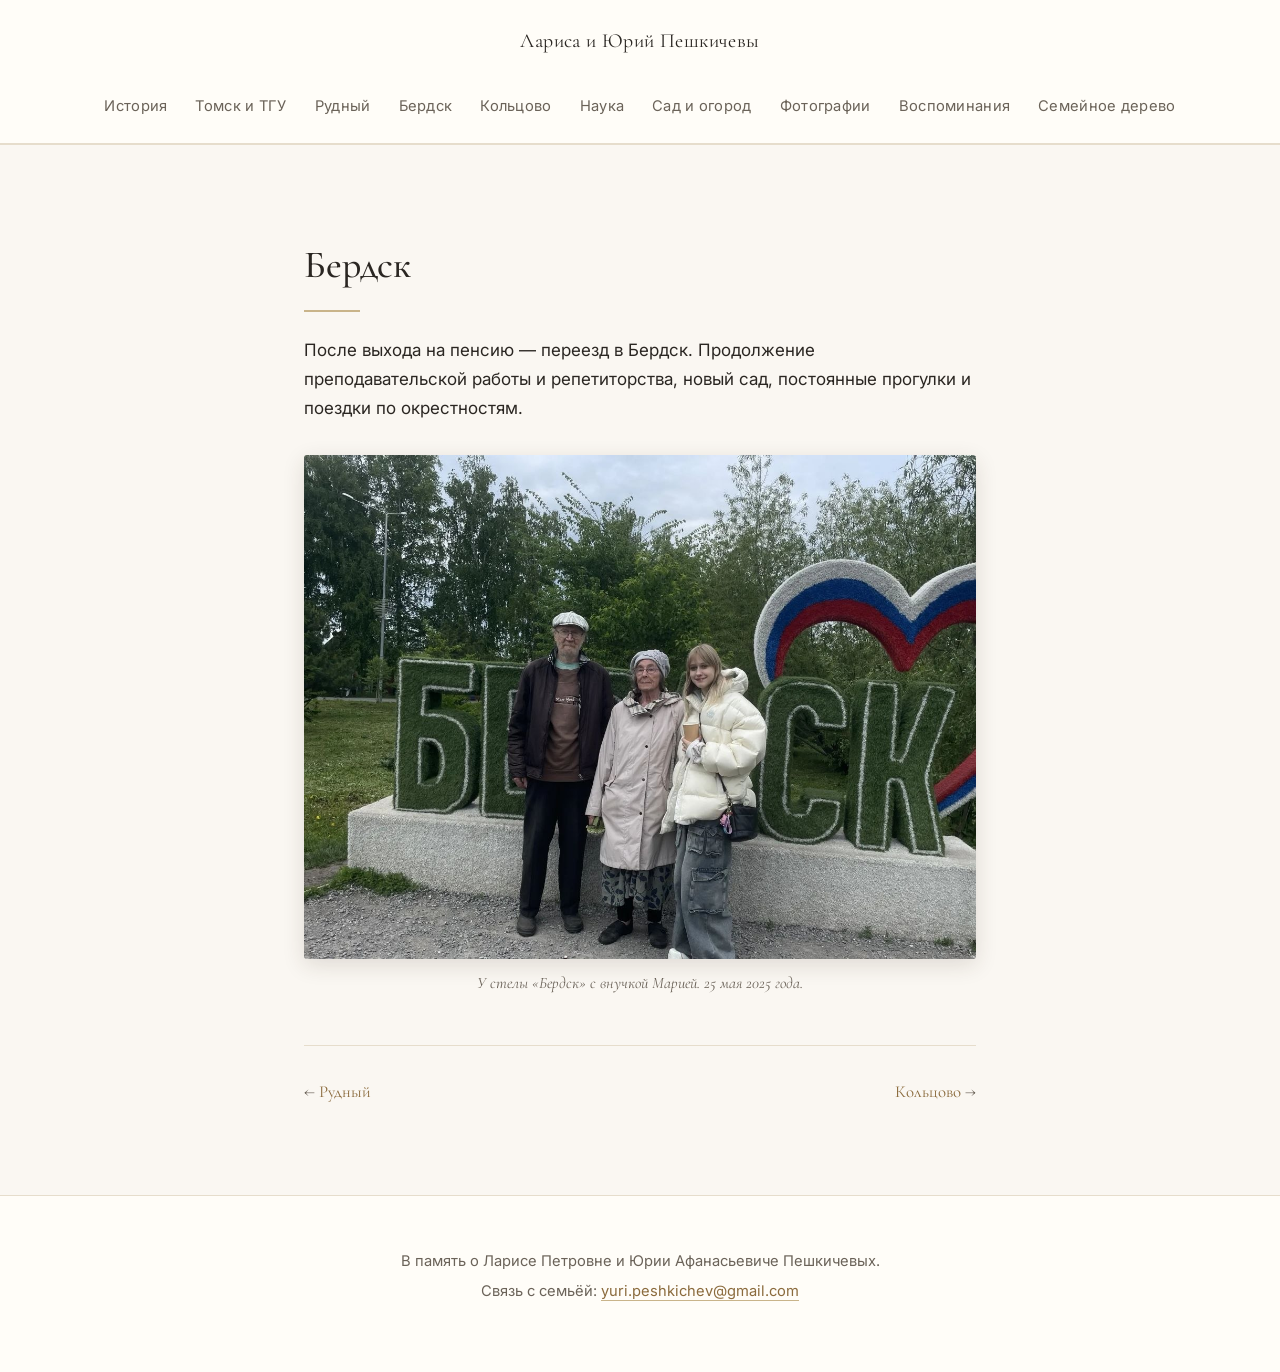
==== berdsk.html @ 0ccaa200 "Разбить сайт на страницы: главная — грид разделов, каждый раздел на своей странице" ====
<!doctype html>
<html lang="ru">
<head>
  <meta charset="utf-8">
  <meta name="viewport" content="width=device-width, initial-scale=1">
  <title>Бердск — Лариса и Юрий Пешкичевы</title>
  <link rel="preconnect" href="https://fonts.googleapis.com">
  <link rel="preconnect" href="https://fonts.gstatic.com" crossorigin>
  <link href="https://fonts.googleapis.com/css2?family=Cormorant+Garamond:wght@400;500;600&family=Inter:wght@400;500&display=swap" rel="stylesheet">
  <link rel="stylesheet" href="styles.css">
</head>
<body>
  <header class="site-header">
    <a href="index.html" class="site-title">Лариса и Юрий Пешкичевы</a>
    <nav class="nav">
      <a href="history.html">История</a>
      <a href="tomsk.html">Томск и ТГУ</a>
      <a href="rudny.html">Рудный</a>
      <a href="berdsk.html">Бердск</a>
      <a href="koltsovo.html">Кольцово</a>
      <a href="science.html">Наука</a>
      <a href="garden.html">Сад и огород</a>
      <a href="photos.html">Фотографии</a>
      <a href="memories.html">Воспоминания</a>
      <a href="tree.html">Семейное дерево</a>
    </nav>
  </header>
  <main>
    <article class="section">
      <h1>Бердск</h1>
      <p>После выхода на пенсию — переезд в Бердск. Продолжение преподавательской работы и репетиторства, новый сад, постоянные прогулки и поездки по окрестностям.</p>
      <figure class="section-photo">
        <img src="images/berdsk-2025-05-25/photo-1.jpeg" alt="Юрий Афанасьевич, Лариса Петровна и внучка Мария у стелы «Бердск»" loading="lazy">
        <figcaption>У стелы «Бердск» с внучкой Марией. 25 мая 2025 года.</figcaption>
      </figure>

      <nav class="page-nav">
        <a class="prev" href="rudny.html">Рудный</a>
        <span class="spacer"></span>
        <a class="next" href="koltsovo.html">Кольцово</a>
      </nav>
    </article>
  </main>
  <footer class="footer">
    <p>В память о Ларисе Петровне и Юрии Афанасьевиче Пешкичевых.</p>
    <p>Связь с семьёй: <a href="mailto:yuri.peshkichev@gmail.com">yuri.peshkichev@gmail.com</a></p>
  </footer>
</body>
</html>
---- styles.css ----
:root {
  --bg: #faf7f2;
  --paper: #fffdf8;
  --ink: #2a2622;
  --muted: #6b6359;
  --accent: #8b6b3d;
  --accent-soft: #c9b48a;
  --rule: #e6ddcc;
  --serif: "Cormorant Garamond", "Georgia", serif;
  --sans: "Inter", -apple-system, BlinkMacSystemFont, "Helvetica Neue", sans-serif;
}

* { box-sizing: border-box; }

html { scroll-behavior: smooth; }

body {
  margin: 0;
  background: var(--bg);
  color: var(--ink);
  font-family: var(--sans);
  font-size: 17px;
  line-height: 1.7;
  -webkit-font-smoothing: antialiased;
}

a { color: var(--accent); text-decoration: none; border-bottom: 1px solid var(--accent-soft); }
a:hover { color: var(--ink); }

.site-header {
  background: var(--paper);
  border-bottom: 1px solid var(--rule);
}
.site-title {
  display: block;
  text-align: center;
  padding: 1.5rem 1.5rem 0.75rem;
  font-family: var(--serif);
  font-size: 1.25rem;
  color: var(--ink);
  border-bottom: none;
  letter-spacing: 0.02em;
}
.site-title:hover { color: var(--accent); }

.hero {
  background: var(--paper);
  border-bottom: 1px solid var(--rule);
  padding: 0 0 4rem;
}

.nav {
  display: flex;
  flex-wrap: wrap;
  gap: 1.25rem 1.75rem;
  justify-content: center;
  padding: 1.5rem 1.5rem;
  border-bottom: 1px solid var(--rule);
  font-size: 0.92rem;
  letter-spacing: 0.02em;
}
.nav a {
  border-bottom: none;
  color: var(--muted);
}
.nav a:hover { color: var(--accent); }

.hero-inner {
  max-width: 720px;
  margin: 0 auto;
  padding: 4rem 1.5rem 0;
  text-align: center;
}

.hero-photo {
  margin: 0 auto 2.5rem;
  max-width: 560px;
}
.hero-photo img {
  width: 100%;
  height: auto;
  display: block;
  border-radius: 3px;
  box-shadow: 0 8px 28px rgba(60, 45, 25, 0.18);
}
.hero-photo figcaption {
  margin-top: 0.9rem;
  font-family: var(--serif);
  font-size: 1rem;
  color: var(--muted);
  font-style: italic;
}

.hero h1 {
  font-family: var(--serif);
  font-weight: 500;
  font-size: clamp(2.2rem, 5vw, 3.4rem);
  margin: 0 0 0.5rem;
  letter-spacing: 0.01em;
}

.subtitle {
  font-family: var(--serif);
  font-size: 1.4rem;
  color: var(--accent);
  margin: 0 0 3rem;
}

.dates {
  font-family: var(--serif);
  font-size: 1.15rem;
  color: var(--muted);
  margin: 1.25rem 0;
  line-height: 1.5;
}

main {
  max-width: 720px;
  margin: 0 auto;
  padding: 2rem 1.5rem;
}

.section {
  padding: 3.5rem 0;
  border-bottom: 1px solid var(--rule);
}
.section:last-of-type { border-bottom: none; }

.section h1 {
  font-family: var(--serif);
  font-weight: 500;
  font-size: 2.4rem;
  margin: 0 0 1.5rem;
  color: var(--ink);
}
.section h1::after {
  content: "";
  display: block;
  width: 56px;
  height: 2px;
  background: var(--accent-soft);
  margin-top: 0.75rem;
}

.section h2 {
  font-family: var(--serif);
  font-weight: 500;
  font-size: 2rem;
  margin: 0 0 1.5rem;
  color: var(--ink);
}

.page-lede {
  font-family: var(--serif);
  font-size: 1.2rem;
  color: var(--muted);
  margin: 0 0 2rem;
  font-style: italic;
}

.card-grid {
  display: grid;
  grid-template-columns: repeat(auto-fill, minmax(260px, 1fr));
  gap: 1rem;
  margin: 2.5rem 0;
}
.section-card {
  display: block;
  background: var(--paper);
  border: 1px solid var(--rule);
  border-left: 3px solid var(--accent-soft);
  border-radius: 3px;
  padding: 1.25rem 1.4rem;
  color: var(--ink);
  border-bottom: 1px solid var(--rule);
  transition: transform 0.15s, box-shadow 0.15s;
}
.section-card:hover {
  color: var(--ink);
  transform: translateY(-1px);
  box-shadow: 0 4px 14px rgba(60, 45, 25, 0.08);
  border-left-color: var(--accent);
}
.section-card h3 {
  font-family: var(--serif);
  font-weight: 500;
  font-size: 1.25rem;
  margin: 0 0 0.35rem;
  color: var(--ink);
}
.section-card p {
  margin: 0;
  font-size: 0.95rem;
  color: var(--muted);
  line-height: 1.5;
}

.page-nav {
  display: flex;
  justify-content: space-between;
  gap: 1rem;
  margin: 3rem 0 0;
  padding-top: 2rem;
  border-top: 1px solid var(--rule);
  font-family: var(--serif);
  font-size: 1.05rem;
}
.page-nav a { border-bottom: none; }
.page-nav .prev::before { content: "← "; color: var(--muted); }
.page-nav .next::after { content: " →"; color: var(--muted); }
.page-nav .spacer { flex: 1; }

.sub-h {
  font-family: var(--serif);
  font-weight: 500;
  font-size: 1.35rem;
  color: var(--ink);
  margin: 2rem 0 0.6rem;
}

.section h2::after {
  content: "";
  display: block;
  width: 48px;
  height: 2px;
  background: var(--accent-soft);
  margin-top: 0.75rem;
}

.section p { margin: 0 0 1.1rem; }
.section ul { margin: 0 0 1.1rem; padding-left: 1.2rem; }
.section li { margin-bottom: 0.5rem; }

.section-photo {
  margin: 2rem 0;
}
.section-photo img {
  width: 100%;
  height: auto;
  display: block;
  border-radius: 3px;
  box-shadow: 0 6px 22px rgba(60, 45, 25, 0.14);
}
.section-photo figcaption {
  margin-top: 0.7rem;
  font-family: var(--serif);
  font-size: 1rem;
  color: var(--muted);
  font-style: italic;
  text-align: center;
}

.placeholder {
  color: var(--muted);
  font-style: italic;
  font-size: 0.95rem;
}

.section-form {
  background: var(--paper);
  margin: 3rem -1.5rem 0;
  padding: 3.5rem 1.5rem;
  border-radius: 4px;
  border: 1px solid var(--rule);
}

.memories-list {
  display: flex;
  flex-direction: column;
  gap: 1.5rem;
  margin: 2.5rem 0;
}

.memory-card {
  background: #fff;
  border: 1px solid var(--rule);
  border-left: 3px solid var(--accent-soft);
  border-radius: 3px;
  padding: 1.75rem 1.75rem 1.5rem;
}

.memory-card header { margin-bottom: 1rem; }

.memory-card h3 {
  font-family: var(--serif);
  font-weight: 500;
  font-size: 1.4rem;
  margin: 0;
  color: var(--ink);
}

.memory-meta {
  margin: 0.25rem 0 0;
  font-size: 0.9rem;
  color: var(--muted);
  font-style: italic;
}

.memory-text {
  margin: 0 0 0.9rem;
  font-family: var(--serif);
  font-size: 1.15rem;
  line-height: 1.6;
  color: var(--ink);
}

.memory-date {
  margin: 1rem 0 0;
  font-size: 0.88rem;
  color: var(--muted);
  text-align: right;
}

.form-heading {
  font-family: var(--serif);
  font-weight: 500;
  font-size: 1.4rem;
  margin: 2.5rem 0 0;
  color: var(--ink);
}

.memory-form {
  display: flex;
  flex-direction: column;
  gap: 1.25rem;
  margin-top: 2rem;
}

.memory-form label {
  display: flex;
  flex-direction: column;
  gap: 0.4rem;
  font-size: 0.92rem;
  color: var(--muted);
}

.memory-form input[type="text"],
.memory-form input[type="email"],
.memory-form textarea {
  font-family: var(--sans);
  font-size: 1rem;
  padding: 0.7rem 0.85rem;
  border: 1px solid var(--rule);
  border-radius: 3px;
  background: #fff;
  color: var(--ink);
  resize: vertical;
}

.memory-form input:focus,
.memory-form textarea:focus {
  outline: none;
  border-color: var(--accent);
}

.file-label input { font-size: 0.9rem; }

.memory-form button {
  align-self: flex-start;
  font-family: var(--serif);
  font-size: 1.1rem;
  padding: 0.7rem 1.8rem;
  background: var(--accent);
  color: #fff;
  border: none;
  border-radius: 3px;
  cursor: pointer;
  letter-spacing: 0.02em;
  transition: background 0.2s;
}
.memory-form button:hover { background: #6e5430; }

.form-note {
  font-size: 0.88rem;
  color: var(--muted);
  margin-top: 0.5rem;
}

.footer {
  text-align: center;
  padding: 3rem 1.5rem 4rem;
  color: var(--muted);
  font-size: 0.92rem;
  border-top: 1px solid var(--rule);
  background: var(--paper);
}
.footer p { margin: 0.3rem 0; }

@media (max-width: 600px) {
  body { font-size: 16px; }
  .nav { gap: 0.75rem 1rem; font-size: 0.85rem; padding: 1rem; }
  .hero-inner { padding-top: 2.5rem; }
  .section { padding: 2.5rem 0; }
  .section h2 { font-size: 1.6rem; }
  .section-form { padding: 2.5rem 1.25rem; }
}
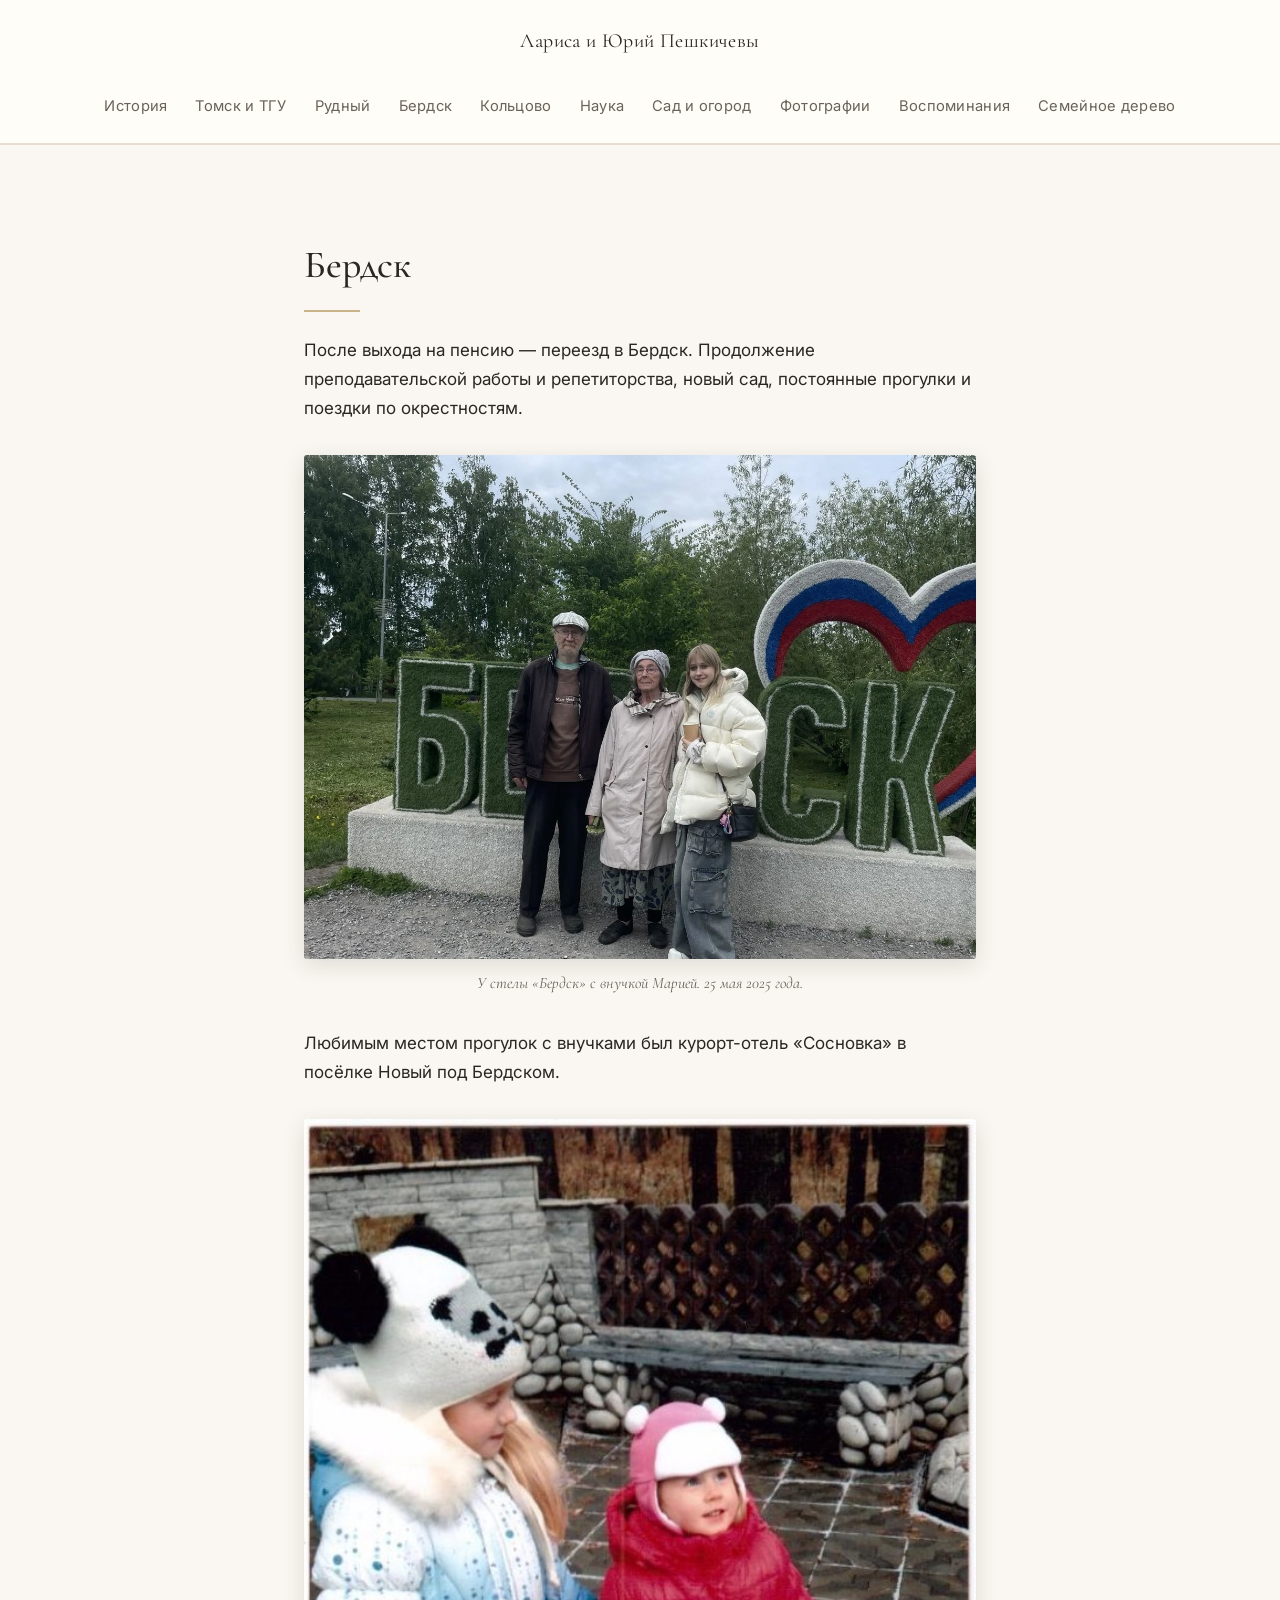
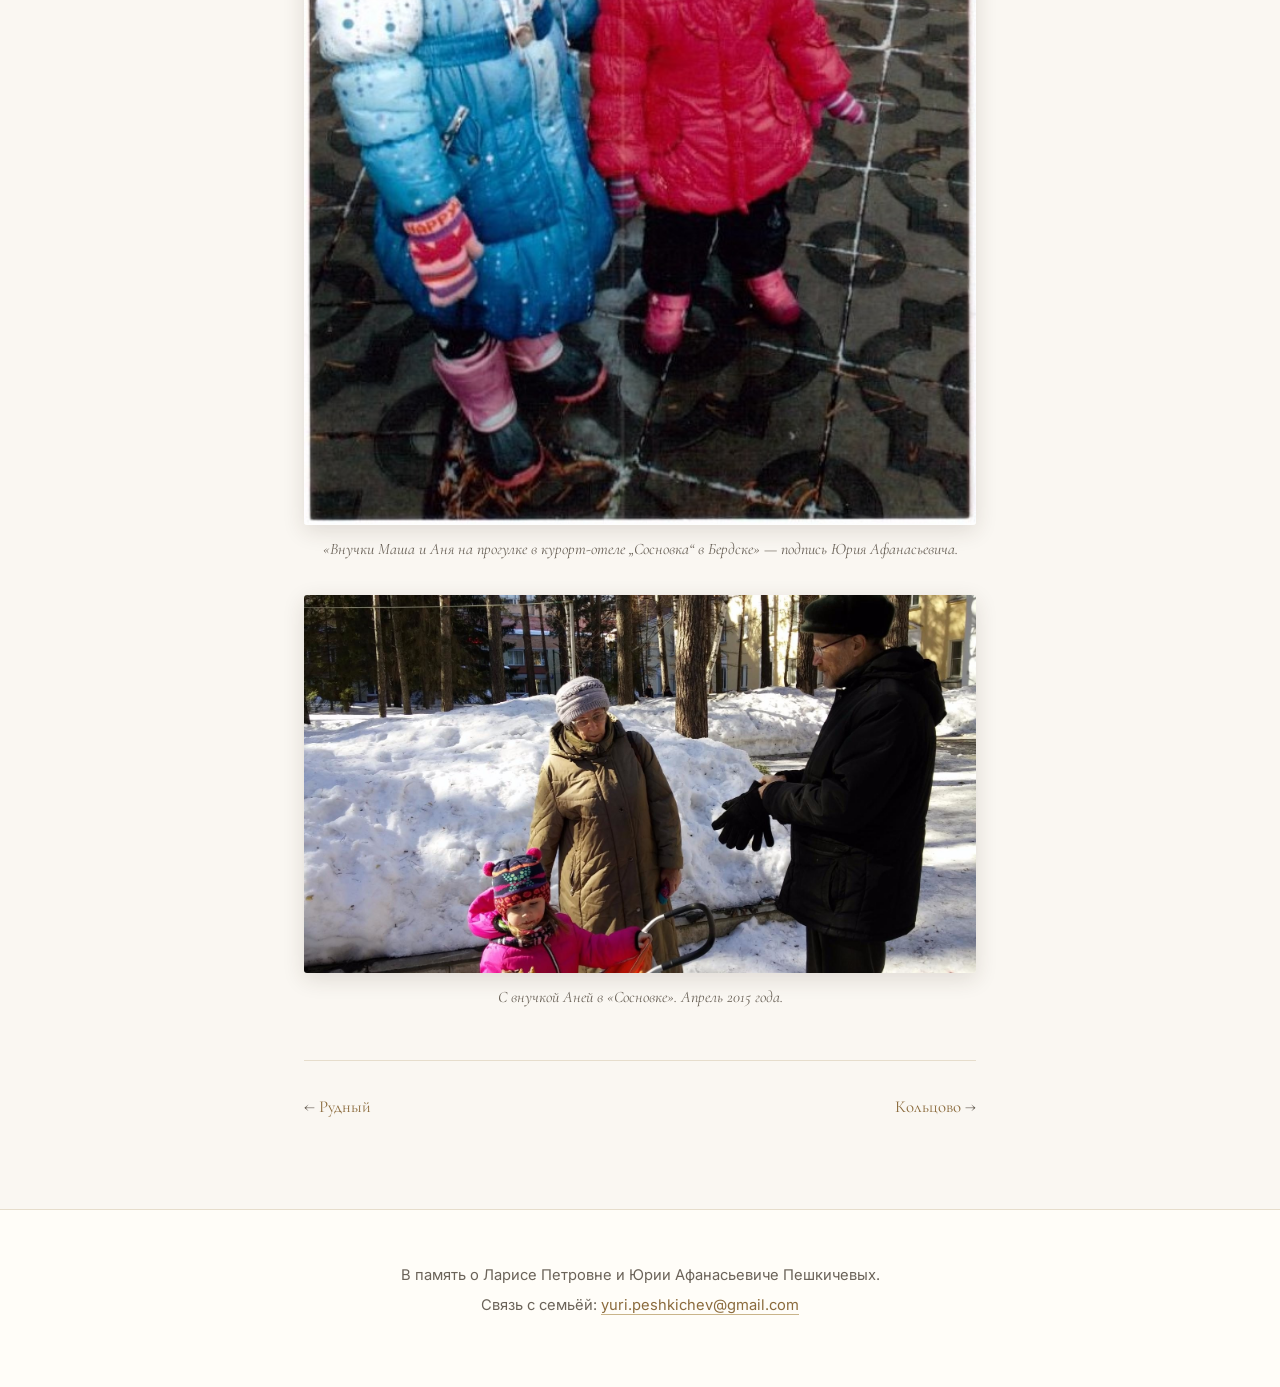
==== commit 7b0ab93d: "Добавить 37 фото из архива Одноклассников по всем разделам Детство и корни (Артек, Асино, Вятка, Вла" ====
--- a/berdsk.html
+++ b/berdsk.html
@@ -33,6 +33,15 @@
         <img src="images/berdsk-2025-05-25/photo-1.jpeg" alt="Юрий Афанасьевич, Лариса Петровна и внучка Мария у стелы «Бердск»" loading="lazy">
         <figcaption>У стелы «Бердск» с внучкой Марией. 25 мая 2025 года.</figcaption>
       </figure>
+      <p>Любимым местом прогулок с внучками был курорт-отель «Сосновка» в посёлке Новый под Бердском.</p>
+      <figure class="section-photo">
+        <img src="images/berdsk/sosnovka-vnuchki.jpeg" alt="Внучки Маша и Аня на прогулке в «Сосновке»" loading="lazy">
+        <figcaption>«Внучки Маша и Аня на прогулке в курорт-отеле „Сосновка“ в Бердске» — подпись Юрия Афанасьевича.</figcaption>
+      </figure>
+      <figure class="section-photo">
+        <img src="images/berdsk/sosnovka-anya-2015.jpeg" alt="Лариса Петровна, Юрий Афанасьевич и внучка Аня на зимней прогулке в «Сосновке»" loading="lazy">
+        <figcaption>С внучкой Аней в «Сосновке». Апрель 2015 года.</figcaption>
+      </figure>
 
       <nav class="page-nav">
         <a class="prev" href="rudny.html">Рудный</a>
